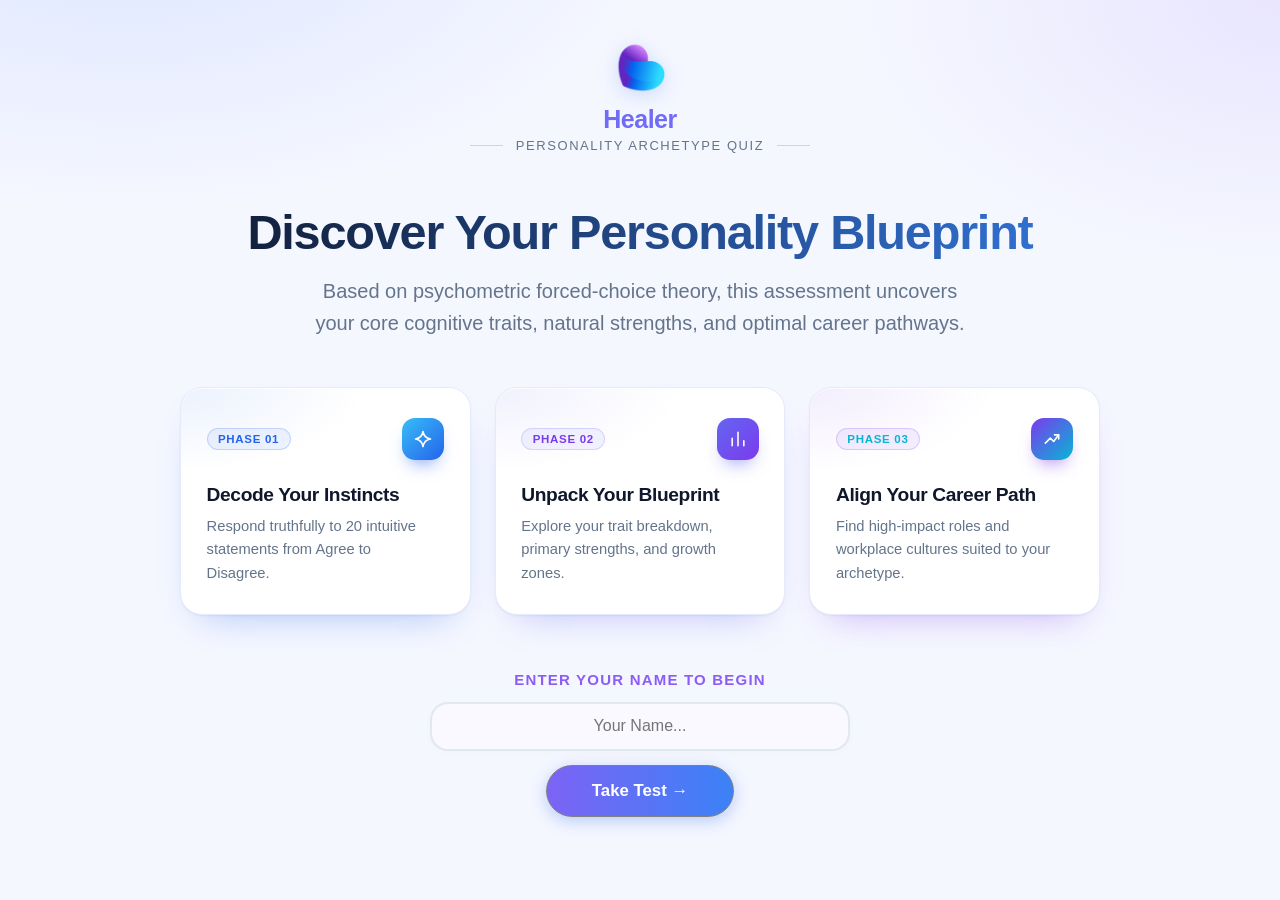
==== index.html @ e291e3f1 "fix: make phase cards responsive on mobile and tablet viewports" ====
<!DOCTYPE html>
<html lang="en">

<head>
  <meta charset="UTF-8" />
  <meta name="viewport" content="width=device-width, initial-scale=1.0" />
  <title>Healer | Personality Blueprint</title>
  <link rel="stylesheet" href="style.css" />
</head>

<body>

  <main class="hero-container">

    <!-- Healer Brand Logo Orb -->
    <!-- Healer Brand Logo -->
    <header class="brand-header">
      <img src="./images/healer-logo.webp" alt="Healer Logo" class="brand-logo" />
      <h2 class="brand-title">Healer</h2>
      <div class="kicker-divider">
        <span class="line"></span>
        <span class="kicker-text">PERSONALITY ARCHETYPE QUIZ</span>
        <span class="line"></span>
      </div>
    </header>

    <!-- Main Heading -->
    <h1 class="hero-heading">Discover Your Personality Blueprint</h1>
    <p class="hero-subtitle">
      Based on psychometric forced-choice theory, this assessment uncovers your core cognitive traits, natural
      strengths, and optimal career pathways.
    </p>

    <!-- 1. PHASE 1, 2, 3 CARDS -->
    <section class="steps-grid">

      <article class="step-card">
        <div class="step-header">
          <span class="step-badge">Phase 01</span>
          <span class="step-icon" aria-hidden="true">
            <svg viewBox="0 0 24 24">
              <path d="M12 3c.8 5 4 8.2 9 9-5 .8-8.2 4-9 9-.8-5-4-8.2-9-9 5-.8 8.2-4 9-9z" />
            </svg>
          </span>
        </div>
        <h3>Decode Your Instincts</h3>
        <p>Respond truthfully to 20 intuitive statements from Agree to Disagree.</p>
      </article>

      <article class="step-card">
        <div class="step-header">
          <span class="step-badge">Phase 02</span>
          <span class="step-icon" aria-hidden="true">
            <svg viewBox="0 0 24 24">
              <path d="M5 20v-9M12 20V4M19 20v-6" />
            </svg>
          </span>
        </div>
        <h3>Unpack Your Blueprint</h3>
        <p>Explore your trait breakdown, primary strengths, and growth zones.</p>
      </article>

      <article class="step-card">
        <div class="step-header">
          <span class="step-badge">Phase 03</span>
          <span class="step-icon" aria-hidden="true">
            <svg viewBox="0 0 24 24">
              <path d="M4 17l6-6 4 4 6-8" />
              <path d="M15 7h5v5" />
            </svg>
          </span>
        </div>
        <h3>Align Your Career Path</h3>
        <p>Find high-impact roles and workplace cultures suited to your archetype.</p>
      </article>

    </section>

    <!-- 2. NAME INPUT & START BUTTON (BELOW CARDS) -->
    <form class="input-action-card" action="personality-test.html" method="GET">
      <label for="userNameInput" class="input-label">ENTER YOUR NAME TO BEGIN</label>
      <input type="text" id="userNameInput" name="userName" class="name-input" placeholder="Your Name..." required
        autocomplete="off" />
      <button type="submit" class="btn-start-gradient">Take Test &rarr;</button>
    </form>

  </main>

</body>

</html>
---- style.css ----
/* ========================================================
   HEALER PERSONALITY BLUEPRINT - COMPLETE STYLESHEET
   Supports: index.html & personality-test.html
   ======================================================== */

:root {
  /* Exact first two gradient lines from your previous project */
  --primary-gradient: linear-gradient(90deg, #101A31, #3375DB);
  --accent-gradient: linear-gradient(90deg, #7C63F6, #3b82f6);

  /* Hover & Text Tokens */
  --hover-blue: #1d4ed8;
  --text-main: #0f172a;
  --text-body: #475569;
  --text-muted: #64748b;
  --border-light: #e2e8f0;

  /* Background & Accents */
  --body-gradient: linear-gradient(145deg, #edf2fe 0%, #f7f9ff 45%, #e9f0fe 100%);
  --button-gradient: linear-gradient(135deg, #2563eb 0%, #1d4ed8 100%);
  --agree-accent: #0284c7;
  --disagree-accent: #6366f1;
  --neutral-accent: #475569;
}

/* ================= RESET & GLOBAL STYLES ================= */
* {
  box-sizing: border-box;
  margin: 0;
  padding: 0;
  font-family: -apple-system, BlinkMacSystemFont, "Segoe UI", Roboto, Helvetica, Arial, sans-serif;
}

body {
  min-height: 100vh;
  background: var(--body-gradient);
  background-attachment: fixed;
  color: var(--text-main);
  padding: 2.5rem 1rem 5rem;
  overflow-x: hidden;
}

/* ================= BRAND LOGO ORBS & LABELS ================= */
.brand-header {
  margin-bottom: 1.2rem;
  display: flex;
  flex-direction: column;
  align-items: center;
}

/* ================= BRAND LOGO IMAGES ================= */
.brand-logo {
  width: 55px;
  height: 55px;
  max-width: 55px;
  max-height: 55px;
  object-fit: contain;
  display: block;
  margin: 0 auto 0.6rem;
  filter: drop-shadow(0 4px 10px rgba(37, 99, 235, 0.2));
}

.brand-logo-small {
  width: 30px;
  height: 30px;
  max-width: 30px;
  max-height: 30px;
  object-fit: contain;
  display: block;
  filter: drop-shadow(0 2px 6px rgba(37, 99, 235, 0.15));
}

.brand-title {
  font-size: 25px;
  font-weight: 700;
  color: #706CF6;
  letter-spacing: -0.02em;
  margin-bottom: 0.3rem;
}

.kicker-divider {
  display: flex;
  align-items: center;
  justify-content: center;
  gap: 0.8rem;
  width: 100%;
  max-width: 340px;
}

.kicker-divider .line {
  height: 1px;
  flex: 1;
  background: #cbd5e1;
}

.kicker-text {
  font-size: 13px;
  font-weight: 500;
  letter-spacing: 0.12em;
  color: var(--text-muted);
}

.step-badge {
  font-size: 0.72rem;
  font-weight: 600;
  color: var(--primary-blue);
  background: #eff6ff;
  padding: 0.25rem 0.65rem;
  border-radius: 999px;
  border: 1px solid #dbeafe;
  text-transform: uppercase;
}

/* ================= 1. INDEX.HTML - HERO SECTION ================= */
.hero-container {
  max-width: 920px;
  margin: 0 auto;
  text-align: center;
}

.hero-heading {
  font-size: clamp(2rem, 3.8vw, 3.2rem);
  font-weight: 700;
  letter-spacing: -0.025em;
  line-height: 1.2;
  margin: 1rem 0 0.8rem;
  margin-top: 50px;
  /* Applies #101A31 to #3375DB text gradient */
  background: var(--primary-gradient);
  -webkit-background-clip: text;
  background-clip: text;
  -webkit-text-fill-color: transparent;
}

.hero-subtitle {
  font-size: 20px;
  color: var(--text-muted);
  max-width: 660px;
  margin: 0 auto 3rem;
  line-height: 1.6;
}

/* ================= 1. INDEX.HTML - PHASE 1, 2, 3 CARDS (PREMIUM) ================= */
.steps-grid {
  display: grid;
  /* Automatically fits 3 on laptop, 2 on tablet, and 1 on mobile */
  grid-template-columns: repeat(auto-fit, minmax(260px, 1fr));
  gap: 1.5rem;
  text-align: left;
  margin-bottom: 3.5rem;
}

.step-card {
  --a1: #38bdf8;
  --a2: #2563eb;
  --glow: 37, 99, 235;
  position: relative;
  overflow: hidden;
  background:
    radial-gradient(260px 120px at 0% 0%, rgba(var(--glow), .09), transparent 70%),
    #ffffff;
  border: 1px solid #e6ebfb;
  border-radius: 22px;
  padding: 1.9rem 1.6rem 1.8rem;
  box-shadow:
    inset 0 1px 0 rgba(255, 255, 255, .8),
    0 1px 2px rgba(15, 23, 42, .05),
    0 18px 36px -22px rgba(var(--glow), .45);
  transition: transform .35s ease, box-shadow .35s ease, border-color .35s ease;
}

.step-card:nth-child(2) {
  --a1: #6366f1;
  --a2: #7c3aed;
  --glow: 99, 102, 241;
}

.step-card:nth-child(3) {
  --a1: #7c3aed;
  --a2: #06b6d4;
  --glow: 124, 58, 237;
}

.step-card:hover {
  transform: translateY(-6px);
  box-shadow:
    inset 0 1px 0 rgba(255, 255, 255, .8),
    0 2px 4px rgba(15, 23, 42, .05),
    0 28px 48px -22px rgba(var(--glow), .55);
}

.step-header {
  display: flex;
  align-items: center;
  justify-content: space-between;
  margin-bottom: 1.5rem;
}

.step-card .step-badge {
  color: var(--a2);
  background: rgba(var(--glow), .08);
  border: 1px solid rgba(var(--glow), .2);
  letter-spacing: .06em;
}

.step-icon {
  width: 42px;
  height: 42px;
  border-radius: 13px;
  display: grid;
  place-items: center;
  color: #fff;
  background: linear-gradient(135deg, var(--a1), var(--a2));
  box-shadow: 0 10px 18px -8px rgba(var(--glow), .65);
}

.step-icon svg {
  width: 20px;
  height: 20px;
  fill: none;
  stroke: currentColor;
  stroke-width: 1.9;
  stroke-linecap: round;
  stroke-linejoin: round;
}

.step-card h3 {
  font-size: 1.2rem;
  font-weight: 700;
  letter-spacing: -.02em;
  color: #0f172a;
  margin-bottom: .55rem;
}

.step-card p {
  font-size: .92rem;
  color: var(--text-muted);
  line-height: 1.6;
  max-width: 28ch;
}

@media (prefers-reduced-motion: reduce) {
  .step-card {
    transition: none;
  }
}

/* ========================================================
   RESPONSIVE FIX FOR PHASE CARDS ON MOBILE & TABLETS
   ======================================================== */
@media (max-width: 768px) {
  .steps-grid {
    grid-template-columns: 1fr;
    /* Stacks cards into 1 clean vertical column */
    gap: 1.25rem;
    margin-bottom: 2.5rem;
  }

  .step-card {
    padding: 1.5rem 1.4rem;
    border-radius: 18px;
  }

  .step-card p {
    max-width: 100%;
    /* Removes the narrow 28ch limit so text wraps naturally */
    font-size: 0.9rem;
  }
}

/* ================= 1. INDEX.HTML - NAME INPUT & START BUTTON ================= */
.input-action-card {
  max-width: 420px;
  margin: 0 auto;
  display: flex;
  flex-direction: column;
  align-items: center;
  gap: 0.85rem;
}

.input-label {
  font-size: 15px;
  font-weight: 600;
  letter-spacing: 0.08em;
  color: #8B5CF6;
  text-transform: uppercase;
}

.name-input {
  width: 100%;
  padding: 0.85rem 1.4rem;
  font-size: 1rem;
  color: #0f172a;
  background: #F9F9FF;
  border: 2px solid #E2E8F0;
  border-radius: 18px;
  text-align: center;
  outline: none;
  transition: all 0.2s ease;
  box-shadow: 0 2px 8px rgba(0, 0, 0, 0.02);
}

.name-input:focus {
  border-color: rgb(19, 148, 253);
  background: #ffffff;
  box-shadow: 0 0 0 3px rgba(37, 99, 235, 0.15);
}

/* ================= COMMON BUTTON STYLES ================= */
.btn-start-gradient {
  background: var(--accent-gradient);
  color: #ffffff;
  border: 1px solid gray;
  border-radius: 999px;
  padding: 0.95rem 2.8rem;
  font-size: 1.05rem;
  font-weight: 700;
  cursor: pointer;
  box-shadow: 0 4px 16px rgba(37, 99, 235, 0.3);
  transition: all 0.2s ease;
}

.btn-start-gradient:hover:not(:disabled) {
  transform: translateY(-2px);
  box-shadow: 0 8px 22px rgba(37, 99, 235, 0.4);
}

.btn-start-gradient:disabled {
  background: #cbd5e1;
  cursor: not-allowed;
  box-shadow: none;
}

.btn-secondary {
  display: inline-block;
  text-decoration: none;
  background: transparent;
  border: 2px solid #cbd5e1;
  color: var(--text-muted);
  border-radius: 999px;
  padding: 0.8rem 2.2rem;
  font-size: 0.95rem;
  font-weight: 600;
  cursor: pointer;
  transition: all 0.2s ease;
}

.btn-secondary:hover {
  border-color: var(--text-main);
  color: var(--text-main);
}

/* ================= 2. PERSONALITY-TEST.HTML - QUIZ VIEW ================= */
body {
  background:
    radial-gradient(900px 500px at 10% -10%, rgba(99, 140, 255, .16), transparent 60%),
    radial-gradient(800px 500px at 100% 0%, rgba(167, 139, 250, .16), transparent 55%),
    #f5f7ff;
  background-attachment: fixed;
}

.quiz-container {
  max-width: 840px;
  margin: 0 auto;
}

/* floating progress bar */
.quiz-header {
  position: sticky;
  top: 10px;
  z-index: 20;
  padding: .85rem 1.1rem 1rem;
  background: rgba(255, 255, 255, .85);
  backdrop-filter: blur(14px);
  -webkit-backdrop-filter: blur(14px);
  border: 1px solid #e6ebfb;
  border-radius: 20px;
  box-shadow: 0 10px 30px -12px rgba(37, 99, 235, .28);
}

.quiz-brand-mini {
  display: flex;
  align-items: center;
  justify-content: center;
  gap: .5rem;
  font-size: .85rem;
  font-weight: 700;
  color: #1e3a8a;
  margin-bottom: .6rem;
}

.progress-info {
  display: flex;
  justify-content: space-between;
  font-size: .88rem;
  font-weight: 600;
  color: var(--text-muted);
  margin-bottom: .4rem;
}

.progress-bar-track {
  width: 100%;
  height: 8px;
  background: #e2e8f0;
  border-radius: 999px;
  overflow: hidden;
}

.progress-bar-fill {
  height: 100%;
  width: 0%;
  background: linear-gradient(90deg, #38bdf8, #6366f1, #a78bfa);
  transition: width .3s ease;
}

.questions-list {
  display: flex;
  flex-direction: column;
  gap: 1.5rem;
  margin: 2rem 0;
  counter-reset: qn;
}

/* ---------- question card ---------- */
.question-item {
  counter-increment: qn;
  position: relative;
  background:
    radial-gradient(360px 140px at 0% 0%, rgba(56, 189, 248, .10), transparent 70%),
    radial-gradient(360px 140px at 100% 0%, rgba(167, 139, 250, .12), transparent 70%),
    #fff;
  border: 1px solid #e6ebfb;
  border-radius: 22px;
  padding: 2.25rem 1.75rem 2rem;
  box-shadow:
    inset 0 1px 0 rgba(255, 255, 255, .8),
    0 1px 2px rgba(15, 23, 42, .05),
    0 8px 16px -8px rgba(15, 23, 42, .08),
    0 24px 44px -24px rgba(79, 70, 229, .32);
  transition: border-color .3s, box-shadow .3s;
  animation: cardIn .5s ease backwards;
  animation-delay: calc(var(--i, 0) * 50ms);
}

@keyframes cardIn {
  from {
    opacity: 0;
    transform: translateY(14px);
  }

  to {
    opacity: 1;
    transform: translateY(0);
  }
}

.question-item>* {
  position: relative;
  z-index: 1;
}

/* big number on the right */
.question-item::after {
  content: counter(qn, decimal-leading-zero);
  position: absolute;
  right: 1.25rem;
  top: .4rem;
  font-size: 5rem;
  font-weight: 800;
  letter-spacing: -.04em;
  line-height: 1;
  color: rgba(99, 102, 241, .07);
  pointer-events: none;
  z-index: 0;
  transition: color .3s;
}

/* answered: full border + big number change colour */
.question-item.answered {
  border-color: #8b9cf0;
  box-shadow:
    inset 0 1px 0 rgba(255, 255, 255, .8),
    0 0 0 4px rgba(99, 102, 241, .08),
    0 8px 16px -8px rgba(15, 23, 42, .08),
    0 24px 44px -24px rgba(79, 70, 229, .45);
}

.question-item.answered::after {
  color: rgba(99, 102, 241, .3);
}

.q-top {
  display: flex;
  align-items: center;
  margin-bottom: 1rem;
}

.q-num {
  font-size: .8rem;
  font-weight: 600;
  letter-spacing: .04em;
  color: #4f46e5;
  background: rgba(99, 102, 241, .10);
  border: 1px solid rgba(99, 102, 241, .2);
  padding: .3rem .8rem;
  border-radius: 999px;
}

.q-num b {
  font-weight: 800;
}

.statement-text {
  font-size: 1.28rem;
  font-weight: 650;
  letter-spacing: -.02em;
  line-height: 1.45;
  text-align: center;
  color: #0f172a;
  max-width: 32ch;
  margin: 0 auto 2.1rem;
  text-wrap: balance;
}

/* ---------- scale ---------- */
.rating-spectrum-wrapper {
  display: flex;
  flex-direction: column;
  align-items: center;
  gap: .85rem;
  width: 100%;
  max-width: 460px;
  margin: 0 auto;
}

.spectrum-labels {
  display: flex;
  justify-content: space-between;
  width: 100%;
  padding: 0 .4rem;
  font-size: .8rem;
  font-weight: 700;
  letter-spacing: .02em;
}

.lbl-agree {
  color: var(--agree-accent);
}

.lbl-disagree {
  color: var(--disagree-accent);
}

.spectrum-track {
  --s3: 52px;
  --s2: 42px;
  --s1: 34px;
  --s0: 26px;
  position: relative;
  width: 100%;
  display: flex;
  align-items: center;
  justify-content: space-between;
  padding: .85rem 1.1rem;
  border-radius: 999px;
  background: linear-gradient(90deg, rgba(14, 165, 233, .12), rgba(255, 255, 255, .8) 50%, rgba(139, 92, 246, .12));
  border: 1px solid #e6ebfb;
}

.spectrum-track::before {
  content: "";
  position: absolute;
  left: 1.6rem;
  right: 1.6rem;
  top: 50%;
  height: 2px;
  transform: translateY(-50%);
  border-radius: 2px;
  background: linear-gradient(90deg, #38bdf8, #cbd5e1 50%, #a78bfa);
  opacity: .5;
}

/* ---------- circles ---------- */
.rating-chip {
  --ring: #94a3b8;
  --f1: #64748b;
  --f2: #475569;
  --glow: 100, 116, 139;
  position: relative;
  z-index: 1;
  flex: none;
  display: grid;
  place-items: center;
  padding: 0;
  border-radius: 50%;
  border: 1.5px solid var(--ring);
  background: #fff;
  cursor: pointer;
  touch-action: manipulation;
  -webkit-tap-highlight-color: transparent;
  transition: transform .25s cubic-bezier(.3, 1.4, .5, 1), box-shadow .25s, border-color .25s;
}

.rating-chip.chip-agree {
  --ring: #38bdf8;
  --f1: #0ea5e9;
  --f2: #2563eb;
  --glow: 14, 165, 233;
}

.rating-chip.chip-disagree {
  --ring: #a78bfa;
  --f1: #8b5cf6;
  --f2: #6d28d9;
  --glow: 139, 92, 246;
}

.rating-chip[data-level="3"] {
  width: var(--s3);
  height: var(--s3);
}

.rating-chip[data-level="2"] {
  width: var(--s2);
  height: var(--s2);
}

.rating-chip[data-level="1"] {
  width: var(--s1);
  height: var(--s1);
}

.rating-chip[data-level="0"] {
  width: var(--s0);
  height: var(--s0);
}

@media (hover: hover) {
  .rating-chip:hover:not(.active) {
    transform: scale(1.06);
    box-shadow: 0 0 0 4px rgba(var(--glow), .12);
  }
}

.rating-chip:active {
  transform: scale(.95);
}

/* colour fill layer */
.rating-chip::before {
  content: "";
  position: absolute;
  inset: -1.5px;
  border-radius: 50%;
  background: linear-gradient(135deg, var(--f1), var(--f2));
  opacity: 0;
  transform: scale(.4);
  transition: transform .3s cubic-bezier(.3, 1.4, .5, 1), opacity .2s;
}

.rating-chip.active {
  border-color: transparent;
  transform: scale(1.08);
  box-shadow:
    0 0 0 3px #fff,
    0 0 0 5px rgba(var(--glow), .55),
    0 10px 20px -4px rgba(var(--glow), .5);
}

.rating-chip.active::before {
  opacity: 1;
  transform: scale(1);
}

/* tick inside the chosen circle */
.chip-core {
  position: relative;
  z-index: 1;
  width: 42%;
  height: 22%;
  margin-top: -10%;
  border-left: 2.5px solid #fff;
  border-bottom: 2.5px solid #fff;
  transform: rotate(-45deg) scale(0);
  transition: transform .25s cubic-bezier(.3, 1.5, .5, 1);
}

.rating-chip.active .chip-core {
  transform: rotate(-45deg) scale(1);
}

.rating-chip:focus-visible {
  outline: 3px solid #7c3aed;
  outline-offset: 3px;
}

/* answer pill */
.scale-readout {
  min-height: 1.9rem;
  display: flex;
  align-items: center;
  padding: 0 .95rem;
  border-radius: 999px;
  font-size: .85rem;
  font-weight: 700;
  color: #94a3b8;
  transition: color .2s, background .2s;
}

.scale-readout[data-tone="agree"] {
  color: var(--agree-accent);
  background: rgba(14, 165, 233, .12);
}

.scale-readout[data-tone="disagree"] {
  color: var(--disagree-accent);
  background: rgba(139, 92, 246, .12);
}

.scale-readout[data-tone="neutral"] {
  color: var(--neutral-accent);
  background: rgba(100, 116, 139, .14);
}

.quiz-footer {
  text-align: center;
  margin: 3rem 0;
}

@media (prefers-reduced-motion: reduce) {

  .question-item,
  .rating-chip,
  .rating-chip::before,
  .chip-core {
    animation: none;
    transition: none;
  }
}

/* ================= 3. RESULTS DASHBOARD STYLES ================= */
.results-container {
  max-width: 860px;
  margin: 0 auto;
  animation: fadeIn .4s ease forwards;
}

@keyframes fadeIn {
  from {
    opacity: 0;
    transform: translateY(12px);
  }

  to {
    opacity: 1;
    transform: translateY(0);
  }
}

/* ---------- header ---------- */
.results-header {
  text-align: center;
  margin-bottom: 2.25rem;
}

.results-header .brand-logo-orb-small {
  width: 40px;
  height: 40px;
  margin: 0 auto .9rem;
  box-shadow: 0 10px 24px -6px rgba(99, 102, 241, .5);
}

.results-header .step-badge {
  color: #4f46e5;
  background: rgba(99, 102, 241, .10);
  border: 1px solid rgba(99, 102, 241, .2);
  letter-spacing: .06em;
}

.result-title {
  font-size: clamp(1.8rem, 5vw, 2.6rem);
  font-weight: 800;
  letter-spacing: -.03em;
  line-height: 1.15;
  margin: 1rem 0 .6rem;
  background: var(--primary-gradient);
  -webkit-background-clip: text;
  background-clip: text;
  -webkit-text-fill-color: transparent;
  text-wrap: balance;
}

.result-tagline {
  font-size: 1.05rem;
  line-height: 1.6;
  color: var(--text-muted);
  max-width: 560px;
  margin: 0 auto;
  text-wrap: balance;
}

/* ---------- cards ---------- */
.results-card {
  position: relative;
  background:
    radial-gradient(360px 140px at 0% 0%, rgba(56, 189, 248, .10), transparent 70%),
    radial-gradient(360px 140px at 100% 0%, rgba(167, 139, 250, .12), transparent 70%),
    #fff;
  border: 1px solid #e6ebfb;
  border-radius: 22px;
  padding: 2rem 1.75rem;
  margin-bottom: 1.5rem;
  box-shadow:
    inset 0 1px 0 rgba(255, 255, 255, .8),
    0 1px 2px rgba(15, 23, 42, .05),
    0 8px 16px -8px rgba(15, 23, 42, .08),
    0 24px 44px -24px rgba(79, 70, 229, .32);
}

.highlight-card {
  border-color: #c9d2f7;
}

.card-heading {
  display: flex;
  align-items: center;
  gap: .65rem;
  font-size: 1.15rem;
  font-weight: 700;
  letter-spacing: -.01em;
  color: #0f172a;
  margin-bottom: 1.3rem;
}

.card-heading::before {
  content: "";
  flex: none;
  width: 10px;
  height: 10px;
  border-radius: 50%;
  background: linear-gradient(135deg, #38bdf8, #8b5cf6);
  box-shadow: 0 0 0 4px rgba(99, 102, 241, .14);
}

.text-success {
  color: #047857;
}

.text-danger {
  color: #b45309;
}

.text-success::before {
  background: #10b981;
  box-shadow: 0 0 0 4px rgba(16, 185, 129, .16);
}

.text-danger::before {
  background: #f59e0b;
  box-shadow: 0 0 0 4px rgba(245, 158, 11, .18);
}

.section-desc {
  font-size: .95rem;
  line-height: 1.55;
  color: var(--text-muted);
  margin: -.4rem 0 1.25rem;
}

/* ---------- trait bars ---------- */
.trait-row {
  margin-bottom: 1.3rem;
}

.trait-row:last-child {
  margin-bottom: 0;
}

.trait-meta {
  display: flex;
  justify-content: space-between;
  align-items: baseline;
  font-weight: 600;
  font-size: .94rem;
  color: #0f172a;
  margin-bottom: .55rem;
}

.trait-meta span:last-child {
  color: #4f46e5;
  font-weight: 800;
}

.trait-track {
  width: 100%;
  height: 10px;
  background: #eef1fa;
  border-radius: 999px;
  overflow: hidden;
  box-shadow: inset 0 1px 2px rgba(15, 23, 42, .06);
}

.trait-fill {
  height: 100%;
  border-radius: 999px;
  background: linear-gradient(90deg, #38bdf8, #6366f1, #a78bfa);
  transform-origin: left;
  animation: grow .9s cubic-bezier(.2, .8, .2, 1) both;
}

@keyframes grow {
  from {
    transform: scaleX(0);
  }
}

/* ---------- strengths / growth ---------- */
.profile-grid {
  display: grid;
  grid-template-columns: 1fr 1fr;
  gap: 1.5rem;
  margin-bottom: 1.5rem;
}

.profile-grid .results-card {
  margin-bottom: 0;
}

.detail-list {
  list-style: none;
}

.detail-list li {
  position: relative;
  padding-left: 1.6rem;
  margin-bottom: .9rem;
  font-size: .95rem;
  line-height: 1.55;
  color: var(--text-body);
}

.detail-list li:last-child {
  margin-bottom: 0;
}

.detail-list li::before {
  content: "";
  position: absolute;
  left: 0;
  top: .45em;
  width: 9px;
  height: 9px;
  border-radius: 50%;
  background: #6366f1;
  box-shadow: 0 0 0 4px rgba(99, 102, 241, .14);
}

#strengthsList li::before {
  background: #10b981;
  box-shadow: 0 0 0 4px rgba(16, 185, 129, .16);
}

#weaknessesList li::before {
  background: #f59e0b;
  box-shadow: 0 0 0 4px rgba(245, 158, 11, .18);
}

/* ---------- careers ---------- */
.careers-grid {
  display: grid;
  grid-template-columns: repeat(auto-fill, minmax(220px, 1fr));
  gap: .9rem;
}

.career-pill {
  display: flex;
  align-items: center;
  gap: .7rem;
  background: #fff;
  border: 1px solid #e6ebfb;
  border-radius: 14px;
  padding: .95rem 1.1rem;
  font-size: .95rem;
  font-weight: 650;
  text-align: left;
  color: #1e293b;
  transition: border-color .25s, box-shadow .25s;
}

.career-pill::before {
  content: "";
  flex: none;
  width: 9px;
  height: 9px;
  border-radius: 50%;
  background: linear-gradient(135deg, #38bdf8, #8b5cf6);
}

.career-pill:hover {
  border-color: #8b9cf0;
  background: #fff;
  box-shadow: 0 0 0 4px rgba(99, 102, 241, .08);
}

/* ---------- button ---------- */
.results-actions {
  text-align: center;
  margin-top: 2.25rem;
}

.results-actions .btn-secondary {
  display: inline-block;
  text-decoration: none;
  background: #fff;
  border: 1.5px solid #c9d2f7;
  color: #4f46e5;
  border-radius: 999px;
  padding: .85rem 2.2rem;
  font-size: .95rem;
  font-weight: 700;
  transition: background .2s, color .2s, box-shadow .2s, border-color .2s;
}

.results-actions .btn-secondary:hover {
  background: linear-gradient(135deg, #6366f1, #8b5cf6);
  border-color: transparent;
  color: #fff;
  box-shadow: 0 10px 22px -8px rgba(99, 102, 241, .55);
}

@media (prefers-reduced-motion: reduce) {

  .results-container,
  .trait-fill {
    animation: none;
  }
}
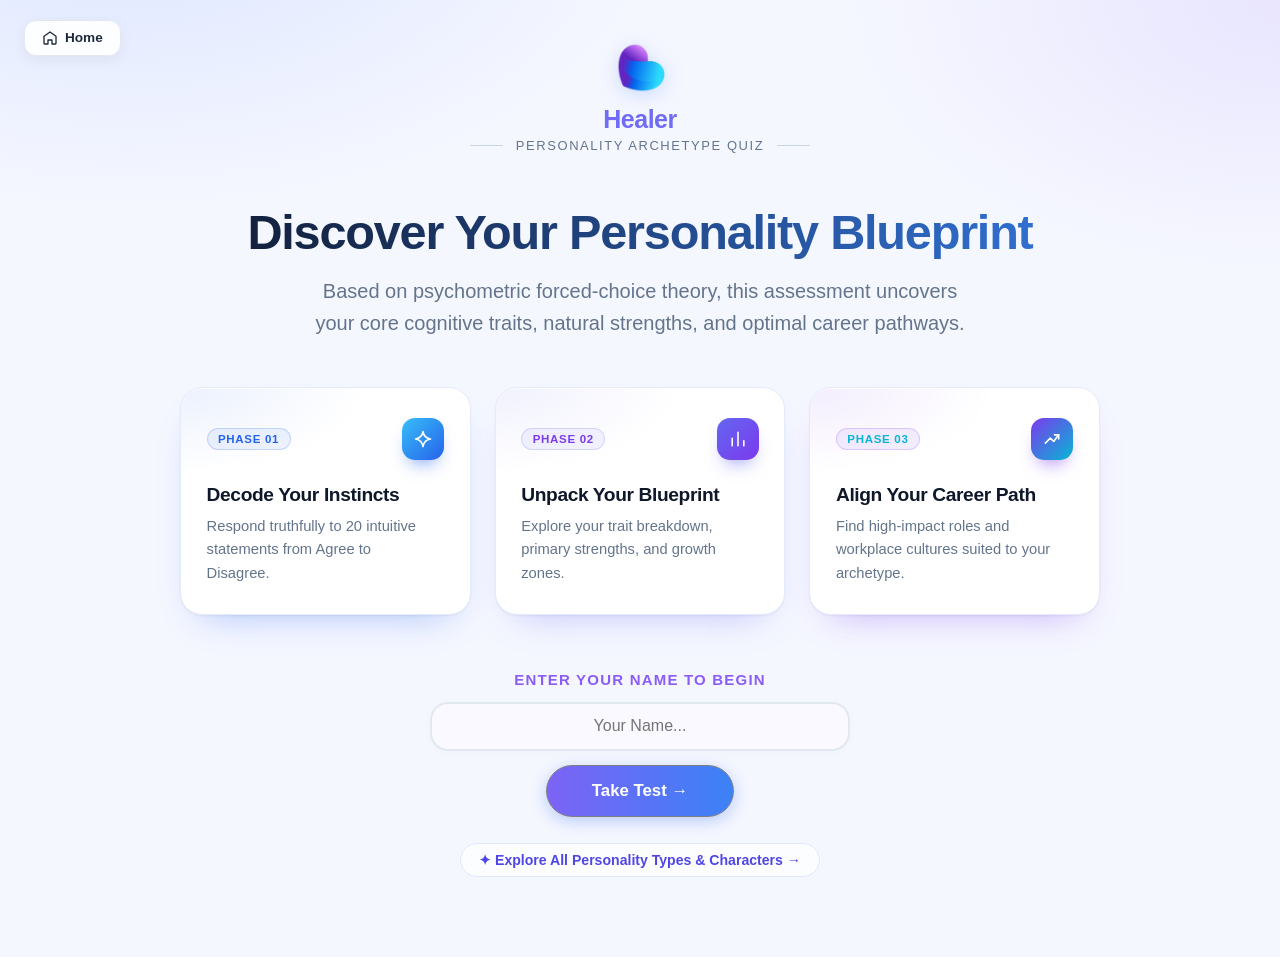
==== commit ca3b7814: "fixed qn cards" ====
--- a/index.html
+++ b/index.html
@@ -5,10 +5,19 @@
   <meta charset="UTF-8" />
   <meta name="viewport" content="width=device-width, initial-scale=1.0" />
   <title>Healer | Personality Blueprint</title>
-  <link rel="stylesheet" href="style.css" />
+  <link rel="stylesheet" href="./styles/base.css" />
+  <link rel="stylesheet" href="./styles/index.css" />
 </head>
 
 <body>
+
+  <a href="https://astralbeat.in" class="floating-home-btn">
+    <svg viewBox="0 0 24 24" width="16" height="16" fill="none" stroke="currentColor" stroke-width="2"
+      stroke-linecap="round" stroke-linejoin="round">
+      <path d="M3 9.5L12 3l9 6.5V20a1 1 0 0 1-1 1h-5v-6h-6v6H4a1 1 0 0 1-1-1V9.5z" />
+    </svg>
+    <span>Home</span>
+  </a>
 
   <main class="hero-container">
 
@@ -82,6 +91,9 @@
       <input type="text" id="userNameInput" name="userName" class="name-input" placeholder="Your Name..." required
         autocomplete="off" />
       <button type="submit" class="btn-start-gradient">Take Test &rarr;</button>
+      <a href="personality-types.html" class="explore-types-inline-link">
+        ✦ Explore All Personality Types &amp; Characters &rarr;
+      </a>
     </form>
 
   </main>
--- a/styles/base.css
+++ b/styles/base.css
@@ -0,0 +1,209 @@
+/* ========================================================
+   BASE – shared by every page
+   (variables, reset, body, logo, buttons, home button)
+   ======================================================== */
+
+:root {
+  --primary-gradient: linear-gradient(90deg, #101A31, #3375DB);
+  --accent-gradient: linear-gradient(90deg, #7C63F6, #3b82f6);
+
+  --primary-blue: #2563eb;
+  --hover-blue: #1d4ed8;
+  --text-main: #0f172a;
+  --text-body: #475569;
+  --text-muted: #64748b;
+  --border-light: #e2e8f0;
+
+  --agree-accent: #0284c7;
+  --disagree-accent: #6366f1;
+  --neutral-accent: #475569;
+}
+
+/* ---------- Reset & body ---------- */
+* {
+  box-sizing: border-box;
+  margin: 0;
+  padding: 0;
+  font-family: -apple-system, BlinkMacSystemFont, "Segoe UI", Roboto, Helvetica, Arial, sans-serif;
+}
+
+body {
+  min-height: 100vh;
+  background:
+    radial-gradient(900px 500px at 10% -10%, rgba(99, 140, 255, .16), transparent 60%),
+    radial-gradient(800px 500px at 100% 0%, rgba(167, 139, 250, .16), transparent 55%),
+    #f5f7ff;
+  background-attachment: fixed;
+  color: var(--text-main);
+  padding: 2.5rem 1rem 5rem;
+  overflow-x: hidden;
+}
+
+/* ---------- Brand header & logo ---------- */
+.brand-header {
+  margin-bottom: 1.2rem;
+  display: flex;
+  flex-direction: column;
+  align-items: center;
+}
+
+.brand-logo {
+  width: 55px;
+  height: 55px;
+  max-width: 55px;
+  max-height: 55px;
+  object-fit: contain;
+  display: block;
+  margin: 0 auto 0.6rem;
+  filter: drop-shadow(0 4px 10px rgba(37, 99, 235, 0.2));
+}
+
+.brand-logo-small {
+  width: 30px;
+  height: 30px;
+  max-width: 30px;
+  max-height: 30px;
+  object-fit: contain;
+  display: block;
+  filter: drop-shadow(0 2px 6px rgba(37, 99, 235, 0.15));
+}
+
+.brand-title {
+  font-size: 25px;
+  font-weight: 700;
+  color: #706CF6;
+  letter-spacing: -0.02em;
+  margin-bottom: 0.3rem;
+}
+
+.kicker-divider {
+  display: flex;
+  align-items: center;
+  justify-content: center;
+  gap: 0.8rem;
+  width: 100%;
+  max-width: 340px;
+}
+
+.kicker-divider .line {
+  height: 1px;
+  flex: 1;
+  background: #cbd5e1;
+}
+
+.kicker-text {
+  font-size: 13px;
+  font-weight: 500;
+  letter-spacing: 0.12em;
+  color: var(--text-muted);
+}
+
+/* ---------- Headings (home + types page) ---------- */
+.hero-heading {
+  font-size: clamp(2rem, 3.8vw, 3.2rem);
+  font-weight: 700;
+  letter-spacing: -0.025em;
+  line-height: 1.2;
+  margin: 1rem 0 0.8rem;
+  margin-top: 50px;
+  background: var(--primary-gradient);
+  -webkit-background-clip: text;
+  background-clip: text;
+  -webkit-text-fill-color: transparent;
+}
+
+.hero-subtitle {
+  font-size: 20px;
+  color: var(--text-muted);
+  max-width: 660px;
+  margin: 0 auto 3rem;
+  line-height: 1.6;
+}
+
+/* ---------- Buttons ---------- */
+.btn-start-gradient {
+  background: var(--accent-gradient);
+  color: #ffffff;
+  border: 1px solid gray;
+  border-radius: 999px;
+  padding: 0.95rem 2.8rem;
+  font-size: 1.05rem;
+  font-weight: 700;
+  cursor: pointer;
+  box-shadow: 0 4px 16px rgba(37, 99, 235, 0.3);
+  transition: all 0.2s ease;
+}
+
+.btn-start-gradient:hover:not(:disabled) {
+  transform: translateY(-2px);
+  box-shadow: 0 8px 22px rgba(37, 99, 235, 0.4);
+}
+
+.btn-start-gradient:disabled {
+  background: #cbd5e1;
+  cursor: not-allowed;
+  box-shadow: none;
+}
+
+.btn-secondary {
+  display: inline-block;
+  text-decoration: none;
+  background: transparent;
+  border: 2px solid #cbd5e1;
+  color: var(--text-muted);
+  border-radius: 999px;
+  padding: 0.8rem 2.2rem;
+  font-size: 0.95rem;
+  font-weight: 600;
+  cursor: pointer;
+  transition: all 0.2s ease;
+}
+
+.btn-secondary:hover {
+  border-color: var(--text-main);
+  color: var(--text-main);
+}
+
+/* ---------- Floating Home / Back button ---------- */
+.floating-home-btn {
+  position: fixed;
+  top: 1.25rem;
+  left: 1.5rem;
+  z-index: 50;
+  display: inline-flex;
+  align-items: center;
+  gap: 0.45rem;
+  padding: 0.55rem 1.05rem;
+  background: rgba(255, 255, 255, 0.9);
+  backdrop-filter: blur(10px);
+  -webkit-backdrop-filter: blur(10px);
+  border: 1px solid #e2e8f0;
+  border-radius: 12px;
+  color: #1e293b;
+  font-size: 0.85rem;
+  font-weight: 600;
+  text-decoration: none;
+  box-shadow: 0 4px 14px rgba(15, 23, 42, 0.06);
+  transition: all 0.2s ease;
+}
+
+.floating-home-btn:hover {
+  background: #ffffff;
+  border-color: #93c5fd;
+  color: #2563eb;
+  transform: translateY(-1px);
+}
+
+/* ---------- Mobile ---------- */
+@media (max-width: 680px) {
+  body {
+    padding-top: 4rem;
+  }
+
+  .floating-home-btn {
+    top: 0.8rem;
+    left: 0.9rem;
+    padding: 0.45rem 0.85rem;
+    font-size: 0.78rem;
+  }
+}
--- a/styles/index.css
+++ b/styles/index.css
@@ -0,0 +1,202 @@
+/* ========================================================
+   INDEX – home page (hero, phase cards, name form)
+   ======================================================== */
+
+.hero-container {
+  max-width: 920px;
+  margin: 0 auto;
+  text-align: center;
+}
+
+.step-badge {
+  font-size: 0.72rem;
+  font-weight: 600;
+  color: var(--primary-blue);
+  background: #eff6ff;
+  padding: 0.25rem 0.65rem;
+  border-radius: 999px;
+  border: 1px solid #dbeafe;
+  text-transform: uppercase;
+}
+
+/* ---------- Phase cards ---------- */
+.steps-grid {
+  display: grid;
+  grid-template-columns: repeat(auto-fit, minmax(260px, 1fr));
+  gap: 1.5rem;
+  text-align: left;
+  margin-bottom: 3.5rem;
+}
+
+.step-card {
+  --a1: #38bdf8;
+  --a2: #2563eb;
+  --glow: 37, 99, 235;
+  position: relative;
+  overflow: hidden;
+  background:
+    radial-gradient(260px 120px at 0% 0%, rgba(var(--glow), .09), transparent 70%),
+    #ffffff;
+  border: 1px solid #e6ebfb;
+  border-radius: 22px;
+  padding: 1.9rem 1.6rem 1.8rem;
+  box-shadow:
+    inset 0 1px 0 rgba(255, 255, 255, .8),
+    0 1px 2px rgba(15, 23, 42, .05),
+    0 18px 36px -22px rgba(var(--glow), .45);
+  transition: transform .35s ease, box-shadow .35s ease, border-color .35s ease;
+}
+
+.step-card:nth-child(2) {
+  --a1: #6366f1;
+  --a2: #7c3aed;
+  --glow: 99, 102, 241;
+}
+
+.step-card:nth-child(3) {
+  --a1: #7c3aed;
+  --a2: #06b6d4;
+  --glow: 124, 58, 237;
+}
+
+.step-card:hover {
+  transform: translateY(-6px);
+  box-shadow:
+    inset 0 1px 0 rgba(255, 255, 255, .8),
+    0 2px 4px rgba(15, 23, 42, .05),
+    0 28px 48px -22px rgba(var(--glow), .55);
+}
+
+.step-header {
+  display: flex;
+  align-items: center;
+  justify-content: space-between;
+  margin-bottom: 1.5rem;
+}
+
+.step-card .step-badge {
+  color: var(--a2);
+  background: rgba(var(--glow), .08);
+  border: 1px solid rgba(var(--glow), .2);
+  letter-spacing: .06em;
+}
+
+.step-icon {
+  width: 42px;
+  height: 42px;
+  border-radius: 13px;
+  display: grid;
+  place-items: center;
+  color: #fff;
+  background: linear-gradient(135deg, var(--a1), var(--a2));
+  box-shadow: 0 10px 18px -8px rgba(var(--glow), .65);
+}
+
+.step-icon svg {
+  width: 20px;
+  height: 20px;
+  fill: none;
+  stroke: currentColor;
+  stroke-width: 1.9;
+  stroke-linecap: round;
+  stroke-linejoin: round;
+}
+
+.step-card h3 {
+  font-size: 1.2rem;
+  font-weight: 700;
+  letter-spacing: -.02em;
+  color: #0f172a;
+  margin-bottom: .55rem;
+}
+
+.step-card p {
+  font-size: .92rem;
+  color: var(--text-muted);
+  line-height: 1.6;
+  max-width: 28ch;
+}
+
+/* ---------- Name input & start button ---------- */
+.input-action-card {
+  max-width: 420px;
+  margin: 0 auto;
+  display: flex;
+  flex-direction: column;
+  align-items: center;
+  gap: 0.85rem;
+}
+
+.input-label {
+  font-size: 15px;
+  font-weight: 600;
+  letter-spacing: 0.08em;
+  color: #8B5CF6;
+  text-transform: uppercase;
+}
+
+.name-input {
+  width: 100%;
+  padding: 0.85rem 1.4rem;
+  font-size: 1rem;
+  color: #0f172a;
+  background: #F9F9FF;
+  border: 2px solid #E2E8F0;
+  border-radius: 18px;
+  text-align: center;
+  outline: none;
+  transition: all 0.2s ease;
+  box-shadow: 0 2px 8px rgba(0, 0, 0, 0.02);
+}
+
+.name-input:focus {
+  border-color: rgb(19, 148, 253);
+  background: #ffffff;
+  box-shadow: 0 0 0 3px rgba(37, 99, 235, 0.15);
+}
+
+.explore-types-inline-link {
+  margin-top: 0.75rem;
+  display: inline-block;
+  font-size: 0.88rem;
+  font-weight: 650;
+  color: #4f46e5;
+  text-decoration: none;
+  padding: 0.5rem 1.1rem;
+  border-radius: 999px;
+  background: rgba(255, 255, 255, 0.75);
+  border: 1px solid #e0e7ff;
+  transition: all 0.2s ease;
+}
+
+.explore-types-inline-link:hover {
+  background: #eff6ff;
+  border-color: #bfdbfe;
+  color: #1d4ed8;
+  transform: translateY(-1px);
+}
+
+/* ---------- Mobile & tablet ---------- */
+@media (max-width: 768px) {
+  .steps-grid {
+    grid-template-columns: 1fr;
+    gap: 1.25rem;
+    margin-bottom: 2.5rem;
+  }
+
+  .step-card {
+    padding: 1.5rem 1.4rem;
+    border-radius: 18px;
+  }
+
+  .step-card p {
+    max-width: 100%;
+    font-size: 0.9rem;
+  }
+}
+
+@media (prefers-reduced-motion: reduce) {
+  .step-card {
+    transition: none;
+  }
+}
